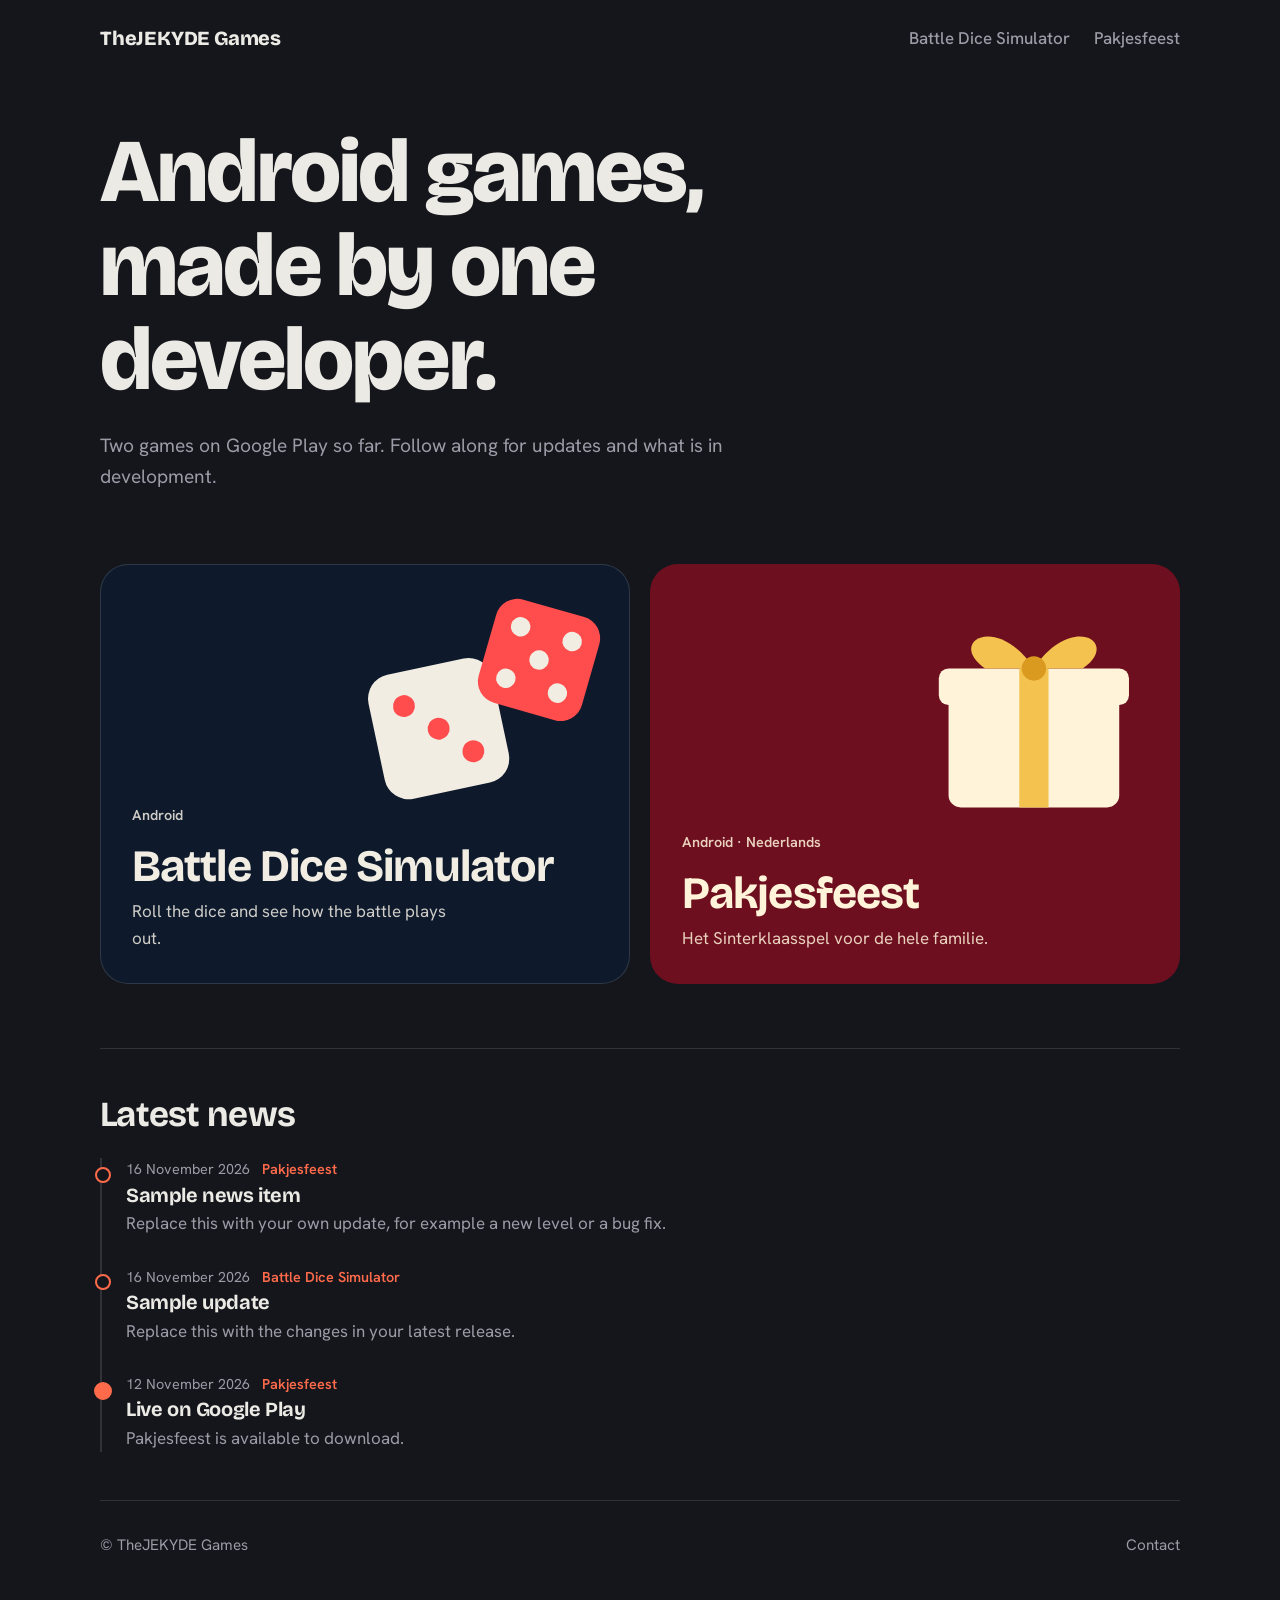
==== index.html @ 167dcf32 "Add TheJEKYDE Games website with a page per game Homepage, Battle Dice Simulator and Pakjesfeest pag" ====
<!doctype html>
<html lang="en">
<head>
<meta charset="utf-8">
<meta name="viewport" content="width=device-width, initial-scale=1">
<title>TheJEKYDE Games</title>
<meta name="description" content="Android games by TheJEKYDE Games.">
<link rel="stylesheet" href="assets/style.css">
</head>
<body data-root="">
<div class="wrap">
<header class="site-head">
  <a class="brand" href="">TheJEKYDE Games</a>
  <nav aria-label="Main">
    <a href="games/battle-dice-simulator/">Battle Dice Simulator</a>
    <a href="games/pakjesfeest/">Pakjesfeest</a>
  </nav>
</header>
<main>
<section class="hero">
  <h1>Android games, made by one developer.</h1>
  <p>Two games on Google Play so far. Follow along for updates and what is in development.</p>
</section>
<section class="games" aria-label="Games">
  <a class="game-tile tile-dice" href="games/battle-dice-simulator/">
    <svg class="art" viewBox="0 0 200 200" role="img" aria-label="Two dice">
<g transform="rotate(-12 70 120)"><rect x="12" y="62" width="104" height="104" rx="20" fill="#f1ede3"/>
<circle cx="40" cy="90" r="9" fill="#ff4d4d"/><circle cx="64" cy="114" r="9" fill="#ff4d4d"/><circle cx="88" cy="138" r="9" fill="#ff4d4d"/></g>
<g transform="rotate(16 140 70)"><rect x="98" y="14" width="88" height="88" rx="18" fill="#ff4d4d"/>
<circle cx="120" cy="36" r="8" fill="#f1ede3"/><circle cx="164" cy="36" r="8" fill="#f1ede3"/><circle cx="142" cy="58" r="8" fill="#f1ede3"/><circle cx="120" cy="80" r="8" fill="#f1ede3"/><circle cx="164" cy="80" r="8" fill="#f1ede3"/></g></svg>
    <span class="tile-tag">Android</span>
    <h2>Battle Dice Simulator</h2>
    <p>Roll the dice and see how the battle plays out.</p>
  </a>
  <a class="game-tile tile-gift" href="games/pakjesfeest/">
    <svg class="art" viewBox="0 0 200 200" role="img" aria-label="A wrapped present">
<rect x="30" y="86" width="140" height="94" rx="10" fill="#fff3da"/>
<rect x="22" y="66" width="156" height="30" rx="8" fill="#fff3da"/>
<rect x="88" y="66" width="24" height="114" fill="#f4c24f"/>
<path d="M100 66 C70 20 28 44 60 66 Z" fill="#f4c24f"/><path d="M100 66 C130 20 172 44 140 66 Z" fill="#f4c24f"/>
<circle cx="100" cy="66" r="10" fill="#d99a1f"/></svg>
    <span class="tile-tag">Android &middot; Nederlands</span>
    <h2>Pakjesfeest</h2>
    <p>Het Sinterklaasspel voor de hele familie.</p>
  </a>
</section>
<section class="section">
  <h2>Latest news</h2>
  <ul class="feed" id="news-feed" data-limit="4"></ul>
</section>
</main>
<footer class="site-foot">
  <span>&copy; TheJEKYDE Games</span>
  <a href="mailto:johnekkie@gmail.com">Contact</a>
</footer>
</div>
<script src="assets/news.js"></script>
<script src="assets/site.js"></script>
</body>
</html>
---- assets/style.css ----
@import url("https://fonts.googleapis.com/css2?family=Bricolage+Grotesque:opsz,wght@12..96,500;12..96,700;12..96,800&family=Hanken+Grotesk:wght@400;500;600&display=swap");

:root {
  --bg: #14161c;
  --ink: #eceae4;
  --muted: #9a9ca6;
  --line: rgba(255, 255, 255, 0.12);
  --accent: #ff6b4a;
  --on-accent: #14161c;
  --panel: #1d2029;
  --display: "Bricolage Grotesque", "Trebuchet MS", system-ui, sans-serif;
  --body: "Hanken Grotesk", system-ui, -apple-system, "Segoe UI", sans-serif;
}

body[data-game="battle-dice"] {
  --bg: #0e1a2c;
  --ink: #f1ede3;
  --muted: #9fb0c8;
  --line: rgba(241, 237, 227, 0.16);
  --accent: #ff4d4d;
  --on-accent: #0e1a2c;
  --panel: #16273f;
}

body[data-game="pakjesfeest"] {
  --bg: #6e0f1f;
  --ink: #fff3da;
  --muted: #e9b9a6;
  --line: rgba(255, 243, 218, 0.2);
  --accent: #f4c24f;
  --on-accent: #4a0914;
  --panel: #861629;
}

* { box-sizing: border-box; }
html { scroll-behavior: smooth; }
body {
  margin: 0;
  background: var(--bg);
  color: var(--ink);
  font-family: var(--body);
  font-size: 1.0625rem;
  line-height: 1.6;
  -webkit-font-smoothing: antialiased;
}
a { color: inherit; }
a:focus-visible, button:focus-visible { outline: 3px solid var(--accent); outline-offset: 3px; border-radius: 4px; }
img, svg { max-width: 100%; display: block; }

.wrap { width: min(1080px, 100% - 2.5rem); margin-inline: auto; }

/* header */
.site-head { display: flex; justify-content: space-between; align-items: center; padding: 1.4rem 0; gap: 1rem; flex-wrap: wrap; }
.brand { font-family: var(--display); font-weight: 800; font-size: 1.25rem; text-decoration: none; letter-spacing: -0.01em; }
.site-head nav { display: flex; gap: 1.5rem; }
.site-head nav a { text-decoration: none; color: var(--muted); font-weight: 500; }
.site-head nav a:hover, .site-head nav a[aria-current] { color: var(--ink); }

h1, h2, h3 { font-family: var(--display); line-height: 1.05; margin: 0; letter-spacing: -0.02em; }
h2 { font-size: clamp(1.6rem, 3.5vw, 2.2rem); font-weight: 700; margin-bottom: 1.5rem; }
h3 { font-size: 1.25rem; font-weight: 700; }
p { margin: 0 0 1rem; max-width: 62ch; }
.muted { color: var(--muted); }

.btn {
  display: inline-flex; align-items: center; gap: 0.6rem;
  background: var(--accent); color: var(--on-accent);
  font-weight: 600; text-decoration: none;
  padding: 0.85rem 1.4rem; border-radius: 999px;
  transition: transform 0.15s ease;
}
.btn:hover { transform: translateY(-2px); }
.btn.ghost { background: transparent; color: var(--ink); border: 1px solid var(--line); }
.btn-row { display: flex; gap: 0.75rem; flex-wrap: wrap; margin-top: 1.5rem; }

/* home hero */
.hero { padding: 3rem 0 2.5rem; }
.hero h1 { font-size: clamp(2.6rem, 8vw, 5.6rem); font-weight: 800; max-width: 14ch; }
.hero p { margin-top: 1.5rem; font-size: 1.2rem; color: var(--muted); }

.games { display: grid; grid-template-columns: 1fr 1fr; gap: 1.25rem; margin: 1rem 0 4rem; }
.game-tile {
  position: relative; overflow: hidden; text-decoration: none;
  border-radius: 28px; padding: 2rem; min-height: 420px;
  display: flex; flex-direction: column; justify-content: flex-end;
  transition: transform 0.25s ease;
}
.game-tile:hover { transform: translateY(-6px) rotate(-0.4deg); }
.game-tile h2 { font-size: clamp(2rem, 4vw, 2.8rem); margin-bottom: 0.5rem; }
.game-tile p { margin: 0; max-width: 32ch; opacity: 0.85; }
.game-tile .art { position: absolute; top: 1.5rem; right: 1.5rem; width: 46%; }
.tile-dice { background: #0e1a2c; color: #f1ede3; box-shadow: inset 0 0 0 1px rgba(241, 237, 227, 0.14); }
.tile-gift { background: #6e0f1f; color: #fff3da; }
.tile-tag { display: inline-block; margin-bottom: 1rem; font-weight: 600; font-size: 0.9rem; opacity: 0.85; }

/* news */
.section { padding: 3rem 0; border-top: 1px solid var(--line); }
.feed { list-style: none; margin: 0; padding: 0 0 0 1.5rem; border-left: 2px solid var(--line); display: grid; gap: 1.75rem; }
.feed li { position: relative; }
.feed li::before {
  content: ""; position: absolute; left: calc(-1.5rem - 7px); top: 0.55rem;
  width: 12px; height: 12px; border-radius: 50%; background: var(--bg); border: 2px solid var(--accent);
}
.feed li.milestone::before { background: var(--accent); width: 14px; height: 14px; left: calc(-1.5rem - 8px); }
.feed time { color: var(--muted); font-size: 0.9rem; }
.feed .meta { display: flex; gap: 0.75rem; align-items: baseline; flex-wrap: wrap; }
.feed h3 { margin: 0.2rem 0 0.3rem; }
.feed p { margin: 0; color: var(--muted); }
.feed .from { font-size: 0.9rem; color: var(--accent); text-decoration: none; font-weight: 600; }
.empty { color: var(--muted); }

/* work in progress */
.wip { display: grid; grid-template-columns: repeat(auto-fit, minmax(240px, 1fr)); gap: 1rem; }
.wip-card { background: var(--panel); border-radius: 20px; padding: 1.4rem; }
.wip-card p { margin: 0.5rem 0 0; color: var(--muted); font-size: 0.98rem; }
.chip { display: inline-block; font-size: 0.85rem; font-weight: 600; padding: 0.2rem 0.7rem; border-radius: 999px; margin-bottom: 0.8rem; }
.chip.building { background: var(--accent); color: var(--on-accent); }
.chip.testing { background: transparent; border: 1px solid var(--accent); color: var(--accent); }
.chip.planned { background: transparent; border: 1px dashed var(--muted); color: var(--muted); }

/* game page */
.game-hero { display: grid; grid-template-columns: 1.15fr 0.85fr; gap: 3rem; align-items: center; padding: 3rem 0 4rem; }
.game-hero h1 { font-size: clamp(2.6rem, 7vw, 5rem); font-weight: 800; }
.game-hero .lead { font-size: 1.25rem; margin-top: 1.25rem; color: var(--muted); }
.game-hero .art svg { width: 100%; height: auto; }

.shots { display: grid; grid-template-columns: repeat(3, 1fr); gap: 1rem; }
.shot {
  aspect-ratio: 9 / 16; border-radius: 22px; border: 2px dashed var(--line);
  display: grid; place-items: center; text-align: center; color: var(--muted); padding: 1rem; font-size: 0.95rem;
}

.site-foot { border-top: 1px solid var(--line); padding: 2rem 0 3rem; color: var(--muted); display: flex; justify-content: space-between; gap: 1rem; flex-wrap: wrap; font-size: 0.95rem; }
.site-foot a { text-decoration: none; }
.site-foot a:hover { color: var(--ink); text-decoration: underline; }

/* one orchestrated moment: dice tumble on the home page */
@keyframes tumble { from { transform: rotate(-24deg) translateY(-14px); } to { transform: rotate(0) translateY(0); } }
.tile-dice .art { animation: tumble 0.9s cubic-bezier(0.3, 1.6, 0.5, 1) both; }

@media (max-width: 760px) {
  .games { grid-template-columns: 1fr; }
  .game-tile { min-height: 340px; }
  .game-hero { grid-template-columns: 1fr; gap: 2rem; }
  .game-hero .art { order: -1; max-width: 240px; }
  .shots { grid-template-columns: repeat(3, 70%); overflow-x: auto; padding-bottom: 0.5rem; scroll-snap-type: x mandatory; }
  .shot { scroll-snap-align: start; }
}
@media (prefers-reduced-motion: reduce) {
  html { scroll-behavior: auto; }
  .tile-dice .art { animation: none; }
  .btn, .game-tile { transition: none; }
}
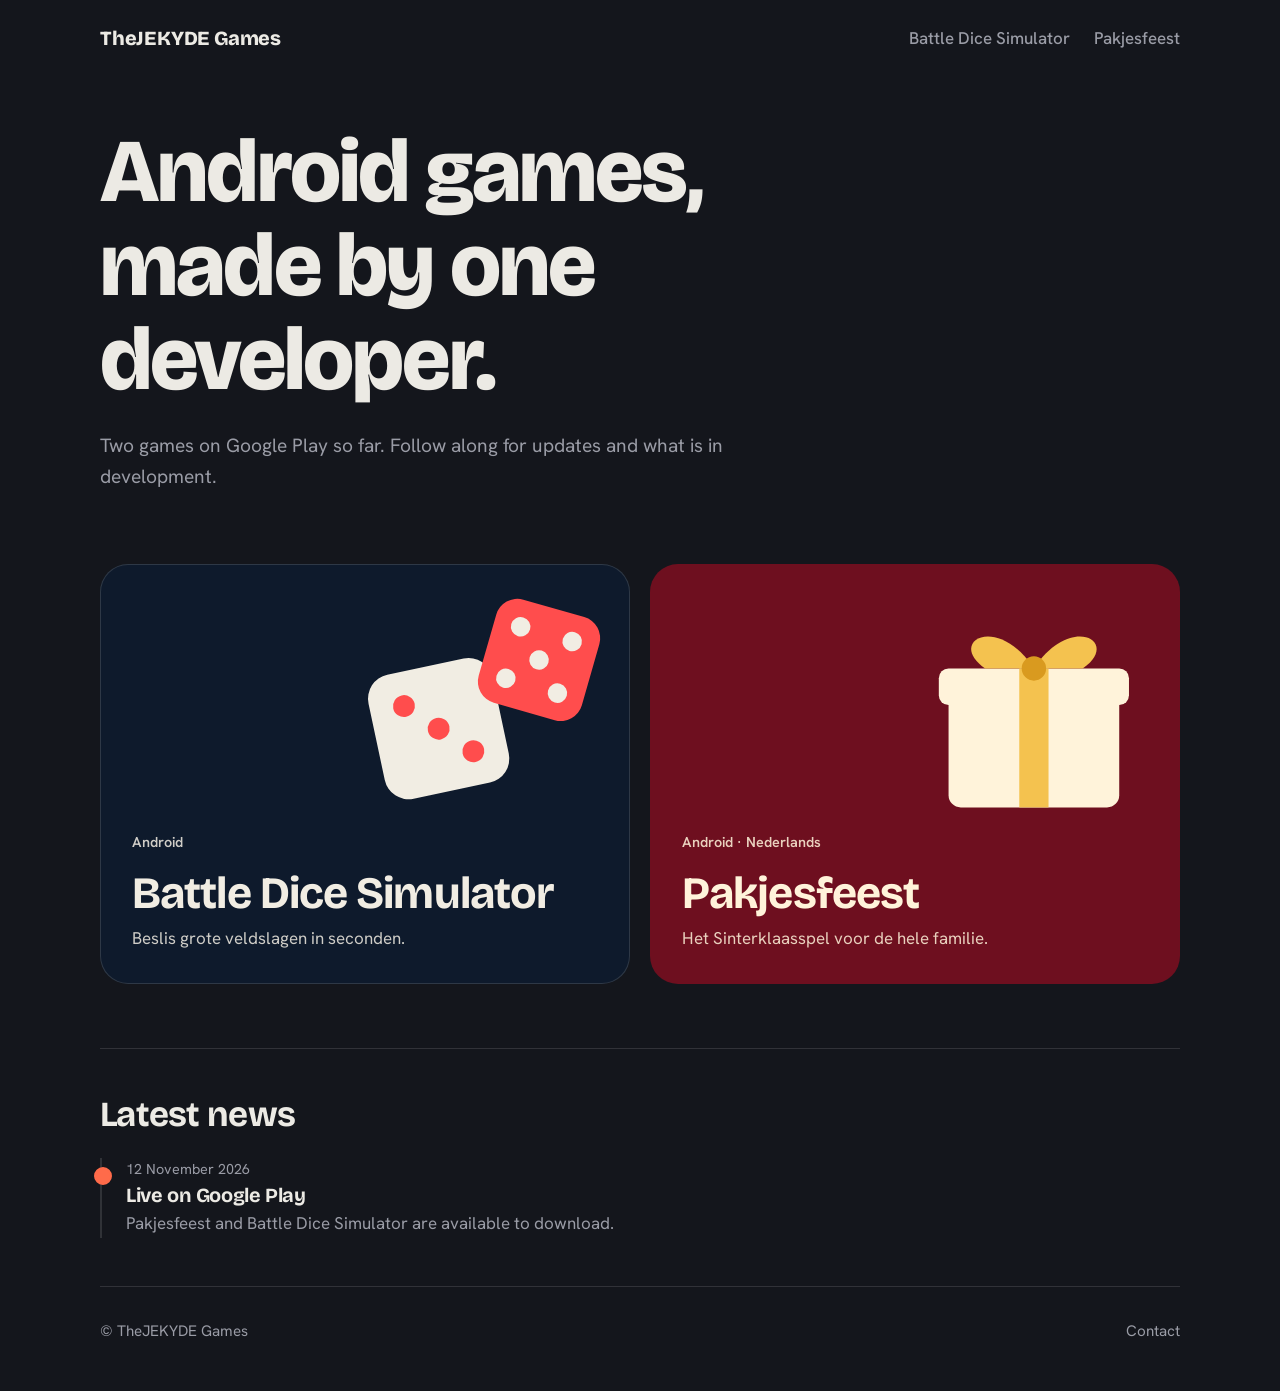
==== commit a9c71ac9: "Replace sample text with real game descriptions and news Add Dutch descriptions for Battle Dice Simu" ====
--- a/index.html
+++ b/index.html
@@ -30,7 +30,7 @@
 <circle cx="120" cy="36" r="8" fill="#f1ede3"/><circle cx="164" cy="36" r="8" fill="#f1ede3"/><circle cx="142" cy="58" r="8" fill="#f1ede3"/><circle cx="120" cy="80" r="8" fill="#f1ede3"/><circle cx="164" cy="80" r="8" fill="#f1ede3"/></g></svg>
     <span class="tile-tag">Android</span>
     <h2>Battle Dice Simulator</h2>
-    <p>Roll the dice and see how the battle plays out.</p>
+    <p>Beslis grote veldslagen in seconden.</p>
   </a>
   <a class="game-tile tile-gift" href="games/pakjesfeest/">
     <svg class="art" viewBox="0 0 200 200" role="img" aria-label="A wrapped present">
--- a/assets/style.css
+++ b/assets/style.css
@@ -151,3 +151,16 @@
   .tile-dice .art { animation: none; }
   .btn, .game-tile { transition: none; }
 }
+
+/* long-form game text */
+.prose h3 { margin: 2rem 0 0.75rem; }
+.prose h3:first-child { margin-top: 0; }
+.prose p { color: var(--ink); }
+.ticks { list-style: none; margin: 0 0 1.25rem; padding: 0; columns: 2; column-gap: 2.5rem; max-width: 900px; }
+.ticks li { break-inside: avoid; padding: 0.35rem 0 0.35rem 1.5rem; position: relative; }
+.ticks li::before { content: ""; position: absolute; left: 0; top: 0.95rem; width: 8px; height: 8px; border-radius: 50%; background: var(--accent); }
+.ticks.plain li { padding-left: 0; }
+.ticks.plain li::before { display: none; }
+.note { background: var(--panel); border-radius: 16px; padding: 1rem 1.25rem; max-width: 62ch; margin-top: 1.5rem; }
+.prose-grid { display: grid; grid-template-columns: 1fr 1fr; gap: 3rem; align-items: start; }
+@media (max-width: 760px) { .ticks { columns: 1; } .prose-grid { grid-template-columns: 1fr; gap: 0; } }
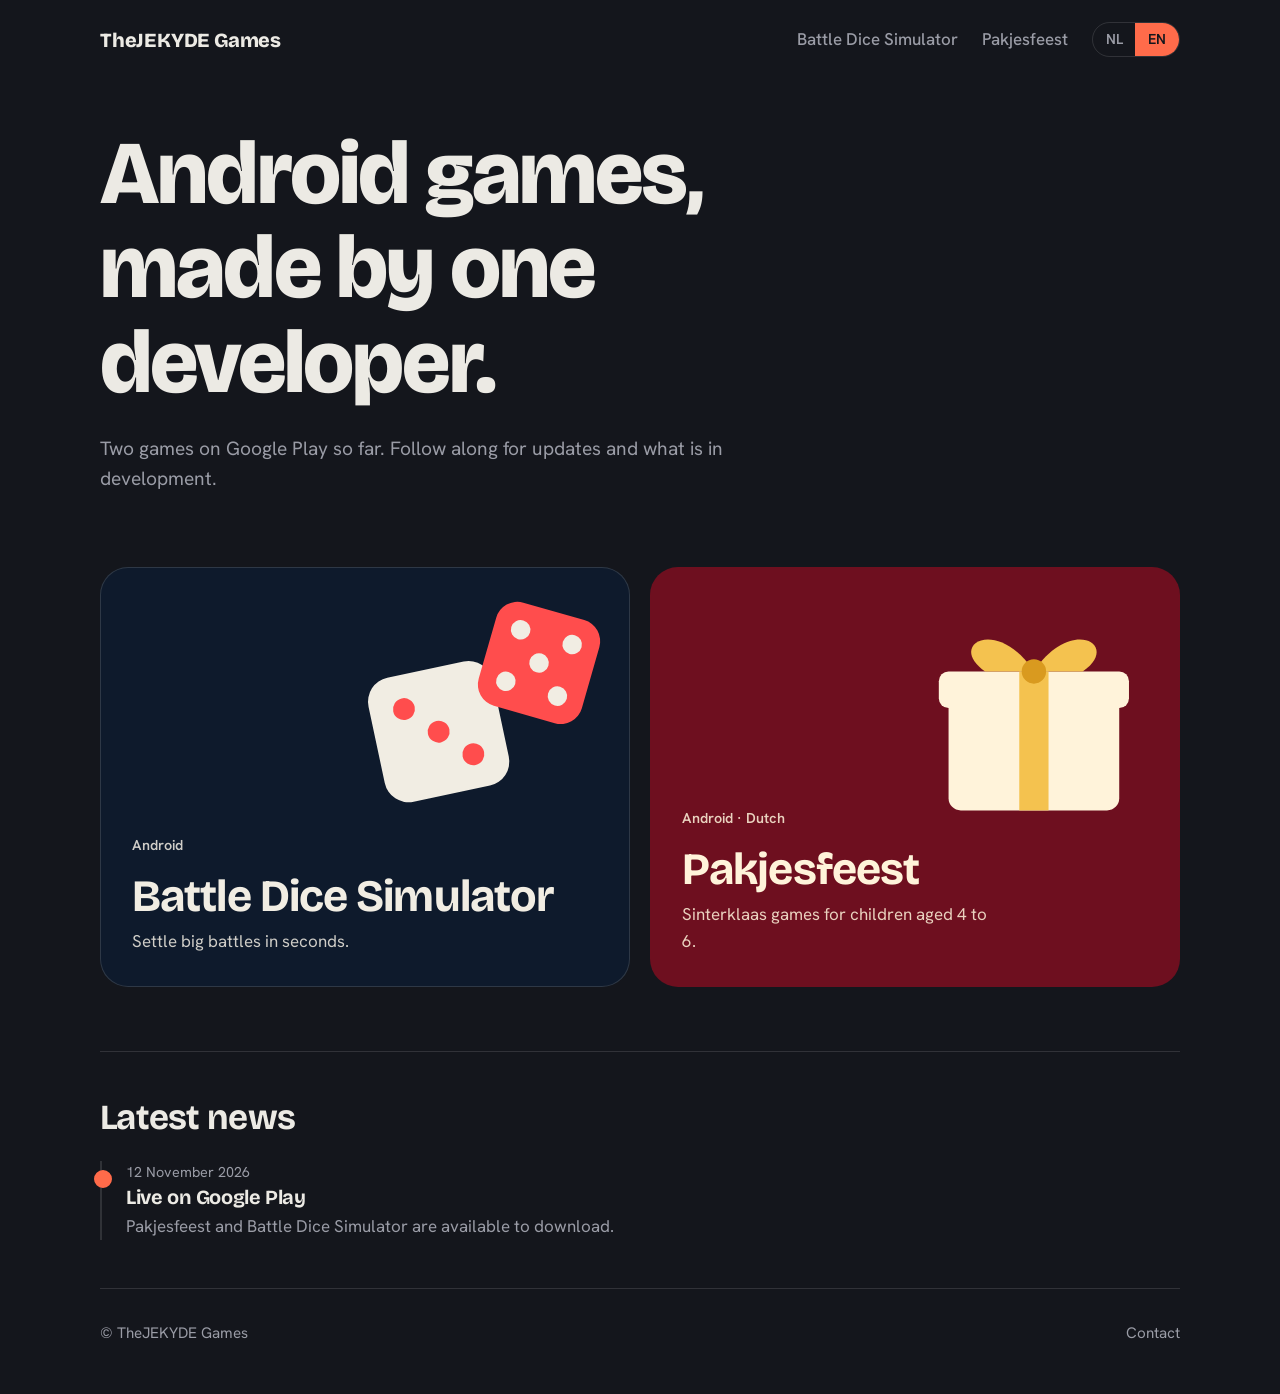
==== commit c8c0e4c7: "Add NL/EN language switch with English translations All pages now carry Dutch and English text; a he" ====
--- a/index.html
+++ b/index.html
@@ -1,5 +1,5 @@
 <!doctype html>
-<html lang="en">
+<html lang="nl">
 <head>
 <meta charset="utf-8">
 <meta name="viewport" content="width=device-width, initial-scale=1">
@@ -7,19 +7,22 @@
 <meta name="description" content="Android games by TheJEKYDE Games.">
 <link rel="stylesheet" href="assets/style.css">
 </head>
-<body data-root="">
+<body data-root="" data-title-en="TheJEKYDE Games" data-title-nl="TheJEKYDE Games">
 <div class="wrap">
 <header class="site-head">
   <a class="brand" href="">TheJEKYDE Games</a>
   <nav aria-label="Main">
     <a href="games/battle-dice-simulator/">Battle Dice Simulator</a>
     <a href="games/pakjesfeest/">Pakjesfeest</a>
+    <span class="lang" role="group" aria-label="Taal / Language">
+      <button type="button" data-set-lang="nl">NL</button><button type="button" data-set-lang="en">EN</button>
+    </span>
   </nav>
 </header>
 <main>
 <section class="hero">
-  <h1>Android games, made by one developer.</h1>
-  <p>Two games on Google Play so far. Follow along for updates and what is in development.</p>
+  <h1><span data-l="en">Android games, made by one developer.</span><span data-l="nl">Android-games, gemaakt door één ontwikkelaar.</span></h1>
+  <p><span data-l="en">Two games on Google Play so far. Follow along for updates and what is in development.</span><span data-l="nl">Tot nu toe twee games op Google Play. Volg het nieuws en wat er in ontwikkeling is.</span></p>
 </section>
 <section class="games" aria-label="Games">
   <a class="game-tile tile-dice" href="games/battle-dice-simulator/">
@@ -30,7 +33,7 @@
 <circle cx="120" cy="36" r="8" fill="#f1ede3"/><circle cx="164" cy="36" r="8" fill="#f1ede3"/><circle cx="142" cy="58" r="8" fill="#f1ede3"/><circle cx="120" cy="80" r="8" fill="#f1ede3"/><circle cx="164" cy="80" r="8" fill="#f1ede3"/></g></svg>
     <span class="tile-tag">Android</span>
     <h2>Battle Dice Simulator</h2>
-    <p>Beslis grote veldslagen in seconden.</p>
+    <p><span data-l="en">Settle big battles in seconds.</span><span data-l="nl">Beslis grote veldslagen in seconden.</span></p>
   </a>
   <a class="game-tile tile-gift" href="games/pakjesfeest/">
     <svg class="art" viewBox="0 0 200 200" role="img" aria-label="A wrapped present">
@@ -39,13 +42,13 @@
 <rect x="88" y="66" width="24" height="114" fill="#f4c24f"/>
 <path d="M100 66 C70 20 28 44 60 66 Z" fill="#f4c24f"/><path d="M100 66 C130 20 172 44 140 66 Z" fill="#f4c24f"/>
 <circle cx="100" cy="66" r="10" fill="#d99a1f"/></svg>
-    <span class="tile-tag">Android &middot; Nederlands</span>
+    <span class="tile-tag"><span data-l="en">Android · Dutch</span><span data-l="nl">Android · Nederlands</span></span>
     <h2>Pakjesfeest</h2>
-    <p>Het Sinterklaasspel voor de hele familie.</p>
+    <p><span data-l="en">Sinterklaas games for children aged 4 to 6.</span><span data-l="nl">Sinterklaasspelletjes voor kinderen van 4 tot 6 jaar.</span></p>
   </a>
 </section>
 <section class="section">
-  <h2>Latest news</h2>
+  <h2><span data-l="en">Latest news</span><span data-l="nl">Laatste nieuws</span></h2>
   <ul class="feed" id="news-feed" data-limit="4"></ul>
 </section>
 </main>
--- a/assets/style.css
+++ b/assets/style.css
@@ -164,3 +164,12 @@
 .note { background: var(--panel); border-radius: 16px; padding: 1rem 1.25rem; max-width: 62ch; margin-top: 1.5rem; }
 .prose-grid { display: grid; grid-template-columns: 1fr 1fr; gap: 3rem; align-items: start; }
 @media (max-width: 760px) { .ticks { columns: 1; } .prose-grid { grid-template-columns: 1fr; gap: 0; } }
+
+/* language switch */
+html[lang="en"] [data-l="nl"], html[lang="nl"] [data-l="en"] { display: none !important; }
+.lang { display: inline-flex; border: 1px solid var(--line); border-radius: 999px; overflow: hidden; }
+.lang button { background: transparent; color: var(--muted); border: 0; padding: 0.3rem 0.8rem; font: inherit; font-weight: 600; font-size: 0.9rem; cursor: pointer; }
+.lang button[aria-pressed="true"] { background: var(--accent); color: var(--on-accent); }
+.site-head nav { align-items: center; flex-wrap: wrap; }
+.bold { font-weight: 700; }
+.ticks.one { columns: 1; }
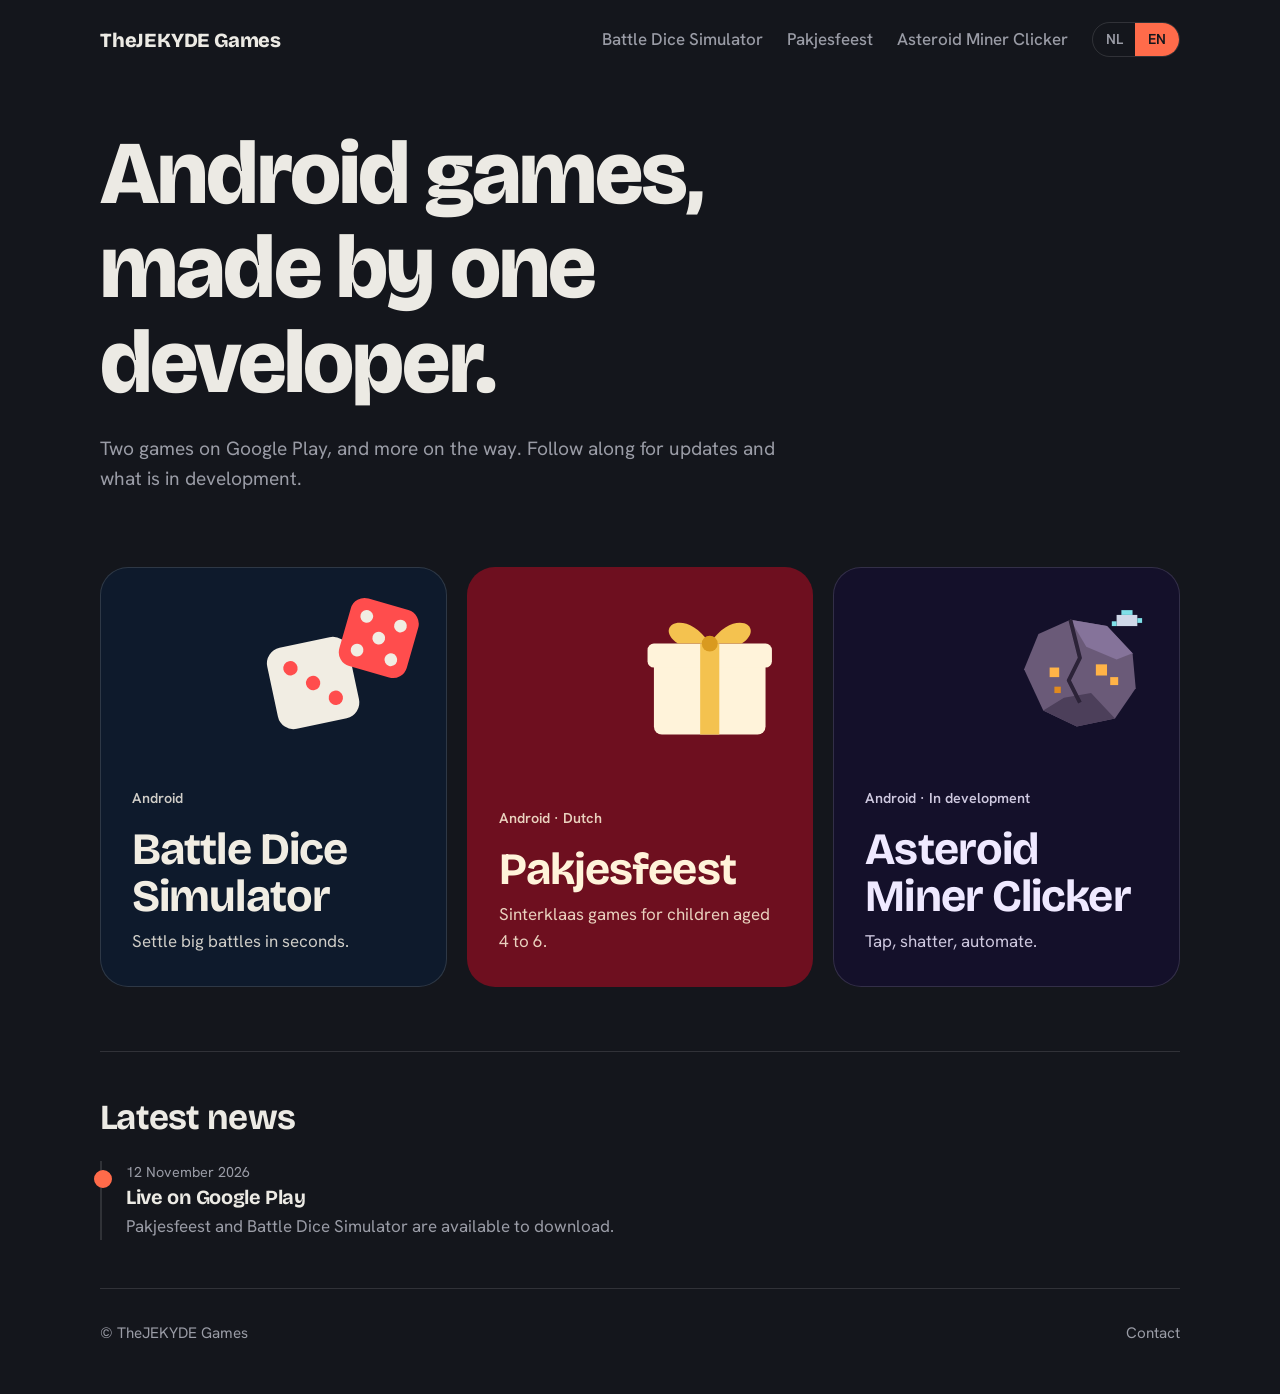
==== commit 82466593: "Add Asteroid Miner Clicker page (in development) New game page with its own theme, status badge inst" ====
--- a/index.html
+++ b/index.html
@@ -5,7 +5,7 @@
 <meta name="viewport" content="width=device-width, initial-scale=1">
 <title>TheJEKYDE Games</title>
 <meta name="description" content="Android games by TheJEKYDE Games.">
-<link rel="stylesheet" href="assets/style.css">
+<link rel="stylesheet" href="assets/style.css?v=20261116c">
 </head>
 <body data-root="" data-title-en="TheJEKYDE Games" data-title-nl="TheJEKYDE Games">
 <div class="wrap">
@@ -14,6 +14,7 @@
   <nav aria-label="Main">
     <a href="games/battle-dice-simulator/">Battle Dice Simulator</a>
     <a href="games/pakjesfeest/">Pakjesfeest</a>
+    <a href="games/asteroid-miner-clicker/">Asteroid Miner Clicker</a>
     <span class="lang" role="group" aria-label="Taal / Language">
       <button type="button" data-set-lang="nl">NL</button><button type="button" data-set-lang="en">EN</button>
     </span>
@@ -22,7 +23,7 @@
 <main>
 <section class="hero">
   <h1><span data-l="en">Android games, made by one developer.</span><span data-l="nl">Android-games, gemaakt door één ontwikkelaar.</span></h1>
-  <p><span data-l="en">Two games on Google Play so far. Follow along for updates and what is in development.</span><span data-l="nl">Tot nu toe twee games op Google Play. Volg het nieuws en wat er in ontwikkeling is.</span></p>
+  <p><span data-l="en">Two games on Google Play, and more on the way. Follow along for updates and what is in development.</span><span data-l="nl">Twee games op Google Play, en er komt meer aan. Volg het nieuws en wat er in ontwikkeling is.</span></p>
 </section>
 <section class="games" aria-label="Games">
   <a class="game-tile tile-dice" href="games/battle-dice-simulator/">
@@ -46,6 +47,19 @@
     <h2>Pakjesfeest</h2>
     <p><span data-l="en">Sinterklaas games for children aged 4 to 6.</span><span data-l="nl">Sinterklaasspelletjes voor kinderen van 4 tot 6 jaar.</span></p>
   </a>
+  <a class="game-tile tile-rock" href="games/asteroid-miner-clicker/">
+    <svg class="art" viewBox="0 0 200 200" role="img" aria-label="An asteroid with gold ore and a mining drone">
+<polygon points="34,98 52,54 92,36 138,44 170,78 174,122 148,160 100,170 58,150" fill="#6a5a78"/>
+<polygon points="92,36 138,44 170,78 150,86 112,70" fill="#85739a"/>
+<polygon points="58,150 100,170 148,160 118,128 84,134" fill="#4c3f5a"/>
+<path d="M92 36 L104 84 L90 112 L104 140" fill="none" stroke="#2c2338" stroke-width="5" stroke-linejoin="round"/>
+<rect x="124" y="92" width="14" height="14" fill="#ffb347"/><rect x="142" y="108" width="10" height="10" fill="#ffb347"/><rect x="66" y="96" width="12" height="12" fill="#ffb347"/><rect x="72" y="120" width="8" height="8" fill="#e08a1e"/>
+<g><rect x="150" y="30" width="26" height="14" fill="#cfd8e8"/><rect x="156" y="24" width="14" height="6" fill="#7fe0e8"/><rect x="144" y="38" width="6" height="6" fill="#7fe0e8"/><rect x="176" y="34" width="6" height="6" fill="#7fe0e8"/></g>
+</svg>
+    <span class="tile-tag"><span data-l="en">Android · In development</span><span data-l="nl">Android · In ontwikkeling</span></span>
+    <h2>Asteroid Miner Clicker</h2>
+    <p><span data-l="en">Tap, shatter, automate.</span><span data-l="nl">Tikken, versplinteren, automatiseren.</span></p>
+  </a>
 </section>
 <section class="section">
   <h2><span data-l="en">Latest news</span><span data-l="nl">Laatste nieuws</span></h2>
@@ -57,7 +71,7 @@
   <a href="mailto:johnekkie@gmail.com">Contact</a>
 </footer>
 </div>
-<script src="assets/news.js"></script>
-<script src="assets/site.js"></script>
+<script src="assets/news.js?v=20261116c"></script>
+<script src="assets/site.js?v=20261116c"></script>
 </body>
 </html>
--- a/assets/style.css
+++ b/assets/style.css
@@ -78,7 +78,7 @@
 .hero h1 { font-size: clamp(2.6rem, 8vw, 5.6rem); font-weight: 800; max-width: 14ch; }
 .hero p { margin-top: 1.5rem; font-size: 1.2rem; color: var(--muted); }
 
-.games { display: grid; grid-template-columns: 1fr 1fr; gap: 1.25rem; margin: 1rem 0 4rem; }
+.games { display: grid; grid-template-columns: repeat(auto-fit, minmax(300px, 1fr)); gap: 1.25rem; margin: 1rem 0 4rem; }
 .game-tile {
   position: relative; overflow: hidden; text-decoration: none;
   border-radius: 28px; padding: 2rem; min-height: 420px;
@@ -88,7 +88,7 @@
 .game-tile:hover { transform: translateY(-6px) rotate(-0.4deg); }
 .game-tile h2 { font-size: clamp(2rem, 4vw, 2.8rem); margin-bottom: 0.5rem; }
 .game-tile p { margin: 0; max-width: 32ch; opacity: 0.85; }
-.game-tile .art { position: absolute; top: 1.5rem; right: 1.5rem; width: 46%; }
+.game-tile .art { position: absolute; top: 1.5rem; right: 1.5rem; width: 46%; max-width: 200px; }
 .tile-dice { background: #0e1a2c; color: #f1ede3; box-shadow: inset 0 0 0 1px rgba(241, 237, 227, 0.14); }
 .tile-gift { background: #6e0f1f; color: #fff3da; }
 .tile-tag { display: inline-block; margin-bottom: 1rem; font-weight: 600; font-size: 0.9rem; opacity: 0.85; }
@@ -173,3 +173,10 @@
 .site-head nav { align-items: center; flex-wrap: wrap; }
 .bold { font-weight: 700; }
 .ticks.one { columns: 1; }
+
+body[data-game="asteroid-miner"] {
+  --bg: #14102a; --ink: #efe9ff; --muted: #a79fc4; --line: rgba(239, 233, 255, 0.16);
+  --accent: #ffb347; --on-accent: #14102a; --panel: #1f1a3d;
+}
+.tile-rock { background: #14102a; color: #efe9ff; box-shadow: inset 0 0 0 1px rgba(239, 233, 255, 0.14); }
+.badge { display: inline-block; border: 1px solid var(--accent); color: var(--accent); border-radius: 999px; padding: 0.55rem 1.1rem; font-weight: 600; }
